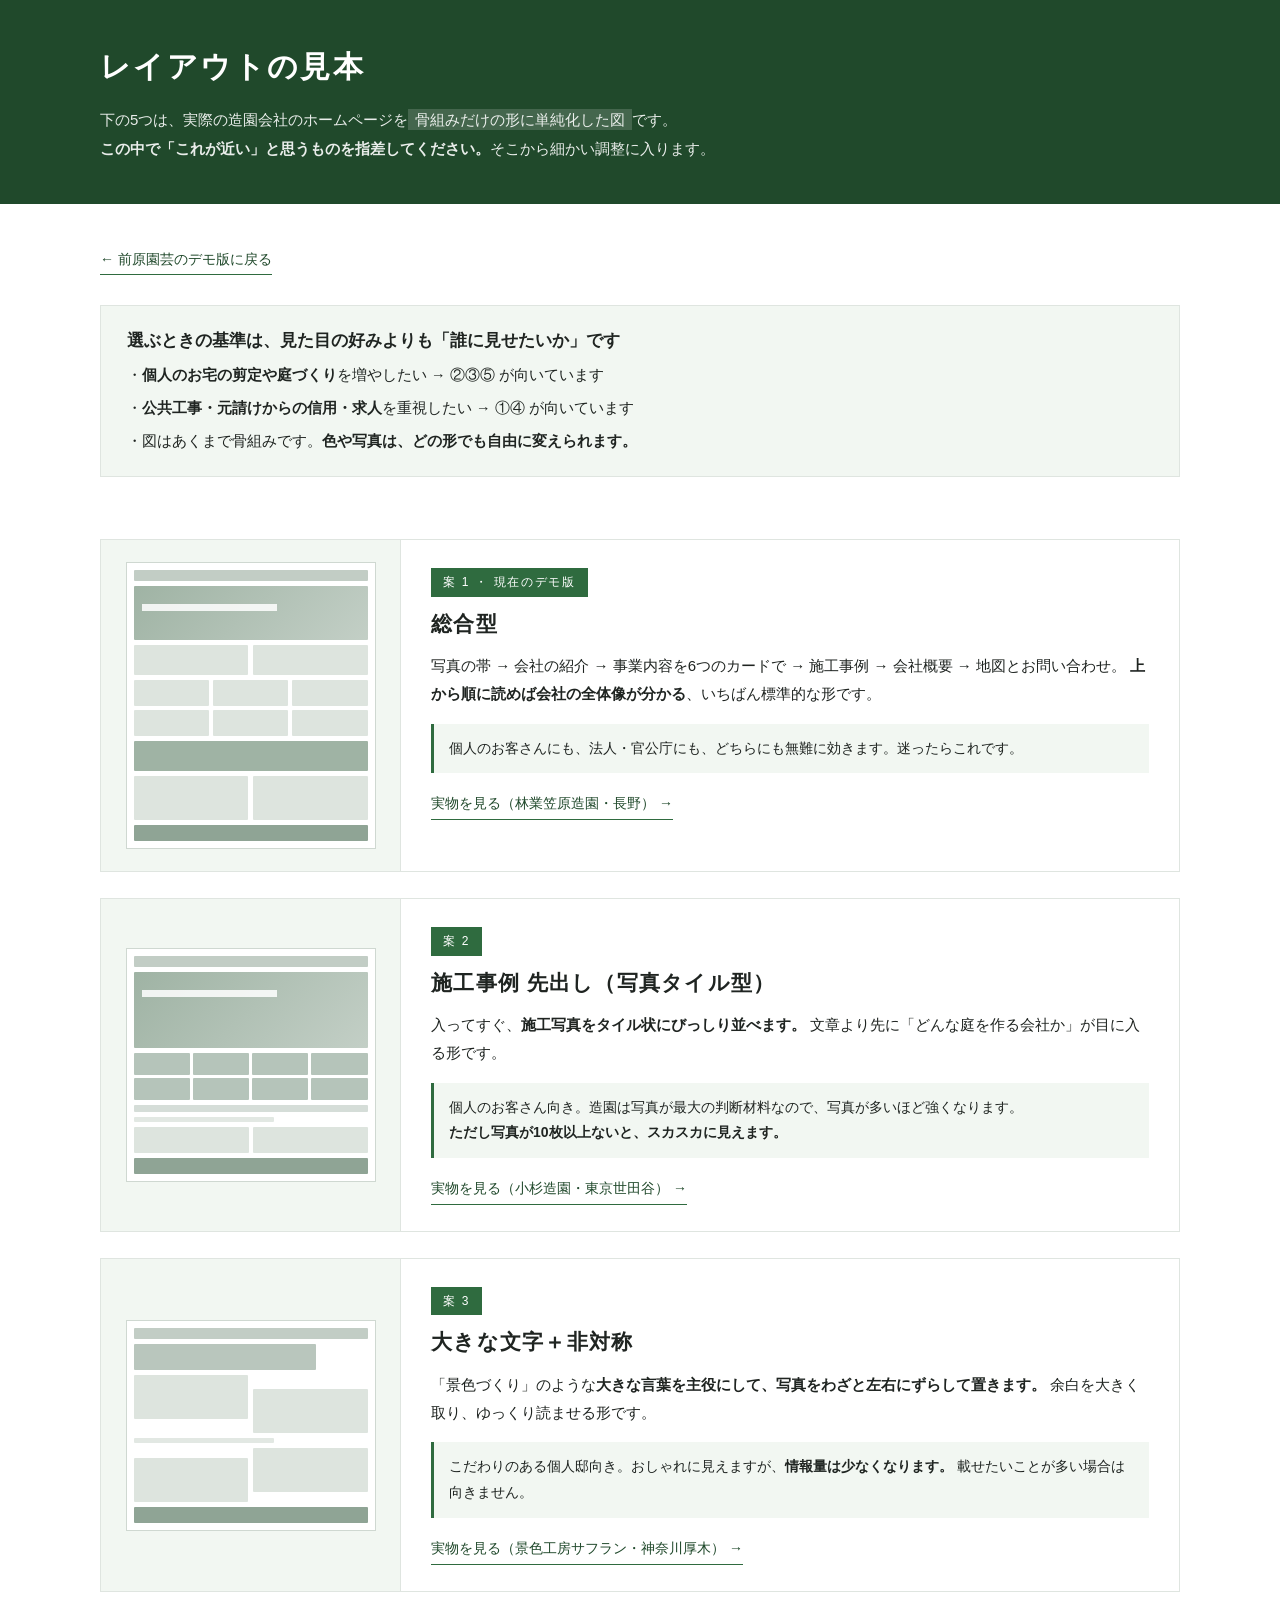
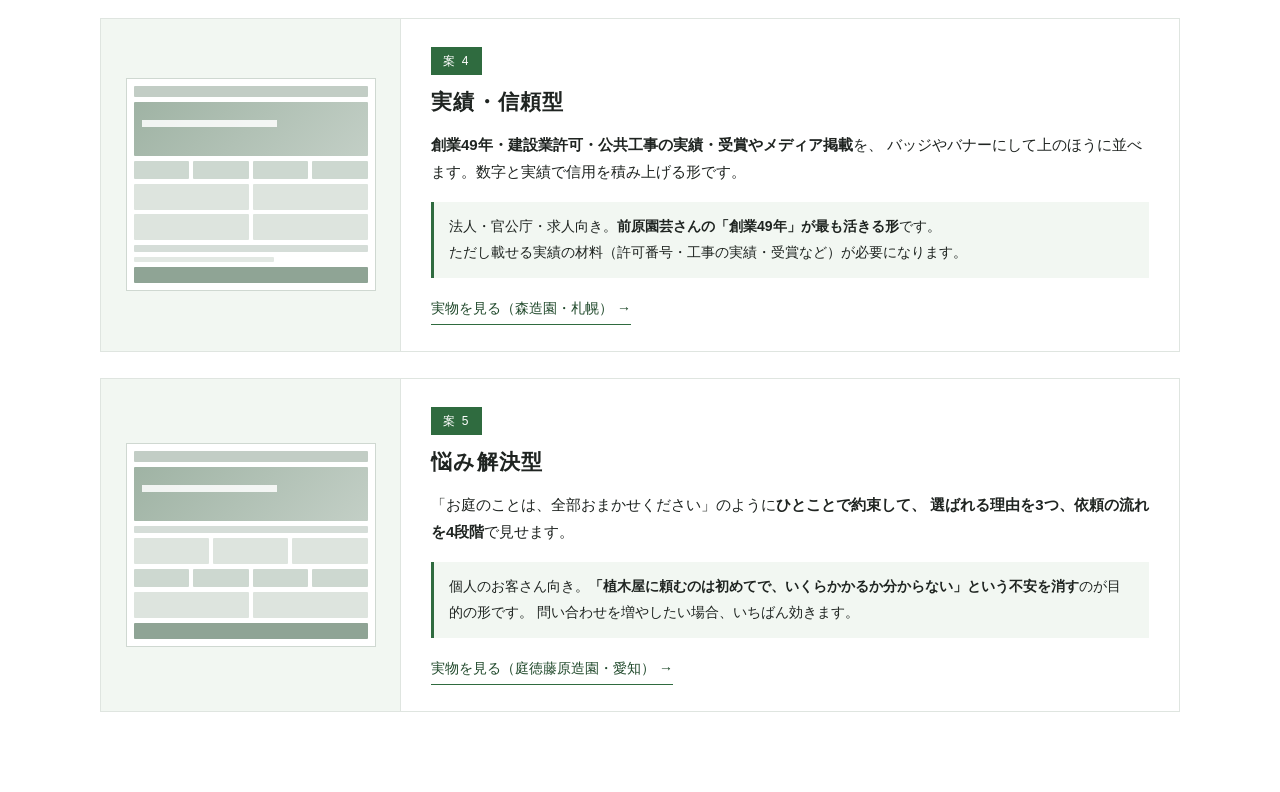
==== layout.html @ 67236394 "前原園芸コーポレートサイト デモ版" ====
<!DOCTYPE html>
<html lang="ja">
<head>
<meta charset="UTF-8">
<meta name="viewport" content="width=device-width, initial-scale=1">
<meta name="robots" content="noindex,nofollow">
<title>レイアウトの見本｜株式会社前原園芸</title>
<style>
/* ============================================================
   レイアウト選びのための見本ページ
   ・他社サイトの画像は置かない（骨格の図＋実物へのリンクだけ）
   ・トップページからはリンクしていない。URLを直接開いて使う
   ・レイアウトが決まったら、このファイルは削除する
   ============================================================ */
:root{
  --green:#2f6b3f; --green-dark:#20492b; --pale:#f2f7f2;
  --ink:#1f2421; --muted:#6b7a6e; --line:#dfe5e0;
}
*,*::before,*::after{box-sizing:border-box;}
body{
  margin:0;background:#fff;color:var(--ink);
  font-family:"Hiragino Kaku Gothic ProN","Yu Gothic","Meiryo",sans-serif;
  font-size:16px;line-height:1.85;
}
.wrap{width:min(100% - 40px,1080px);margin-inline:auto;}
h1,h2,h3{font-family:"Hiragino Mincho ProN","Yu Mincho",serif;font-weight:600;line-height:1.5;margin:0;}

.head{background:var(--green-dark);color:#fff;padding:44px 0 40px;}
.head h1{font-size:clamp(22px,3.4vw,30px);letter-spacing:.08em;}
.head p{margin:16px 0 0;font-size:15px;line-height:1.95;color:rgba(255,255,255,.9);}
.head .strong{background:rgba(255,255,255,.16);padding:2px 7px;}

.intro{padding:40px 0 8px;}
.intro p{margin:0 0 10px;}

.list{padding:24px 0 80px;display:flex;flex-direction:column;gap:26px;}

.item{border:1px solid var(--line);display:grid;grid-template-columns:300px 1fr;}
.item__fig{background:var(--pale);border-right:1px solid var(--line);padding:22px;display:grid;place-items:center;}
.item__body{padding:26px 30px;}
.item__no{
  display:inline-block;background:var(--green);color:#fff;font-size:12px;
  letter-spacing:.14em;padding:3px 12px;margin-bottom:12px;
}
.item__title{font-size:21px;letter-spacing:.06em;}
.item__lead{margin:12px 0 0;font-size:15px;}
.item__for{
  margin:16px 0 0;padding:12px 15px;background:var(--pale);font-size:14px;line-height:1.85;
  border-left:3px solid var(--green);
}
.item__link{
  display:inline-block;margin-top:18px;font-size:14px;color:var(--green-dark);
  border-bottom:1px solid var(--green);padding-bottom:2px;text-decoration:none;
}
.item__link:hover{color:var(--green);}
.item__link::after{content:" →";}

/* ── 骨格の図（灰色の箱だけで構成を表す） ───────────── */
.wf{width:100%;max-width:250px;background:#fff;border:1px solid #cfd8d1;padding:7px;display:flex;flex-direction:column;gap:5px;}
.wf i{display:block;background:#dde4de;border-radius:1px;}
.wf .bar{height:11px;background:#c2cdc5;}
.wf .hero{height:54px;background:linear-gradient(135deg,#9fb3a4,#c3cfc6);position:relative;}
.wf .hero.txt::after{content:"";position:absolute;left:8px;top:18px;width:58%;height:7px;background:rgba(255,255,255,.85);}
.wf .hero.big{height:76px;}
.wf .row{display:flex;gap:5px;}
.wf .row > i{flex:1;height:30px;}
.wf .grid{display:grid;grid-template-columns:repeat(3,1fr);gap:4px;}
.wf .grid > i{height:26px;}
.wf .grid.g2{grid-template-columns:repeat(2,1fr);}
.wf .tile{display:grid;grid-template-columns:repeat(4,1fr);gap:3px;}
.wf .tile > i{height:22px;background:#b5c4ba;}
.wf .band{height:30px;background:#9fb3a4;}
.wf .txt-l{height:7px;background:#d5ddd8;}
.wf .txt-s{height:5px;width:60%;background:#e2e8e3;}
.wf .big-type{height:26px;background:#b9c6bd;width:78%;}
.wf .half{display:flex;gap:5px;}
.wf .half > i{flex:1;height:44px;}
.wf .steps{display:flex;gap:4px;}
.wf .steps > i{flex:1;height:18px;background:#cdd8d0;}
.wf .foot{height:16px;background:#8fa495;}

.note{background:var(--pale);border:1px solid var(--line);padding:22px 26px;margin:0 0 30px;}
.note h3{font-size:17px;margin-bottom:8px;}
.note p{margin:6px 0 0;font-size:14.5px;}

.backlink{display:inline-block;margin:0 0 30px;font-size:14px;color:var(--green-dark);border-bottom:1px solid var(--green);text-decoration:none;padding-bottom:2px;}

@media (max-width:760px){
  .item{grid-template-columns:1fr;}
  .item__fig{border-right:0;border-bottom:1px solid var(--line);}
  .item__body{padding:22px;}
}
</style>
</head>
<body>

<header class="head">
  <div class="wrap">
    <h1>レイアウトの見本</h1>
    <p>
      下の5つは、実際の造園会社のホームページを<span class="strong">骨組みだけの形に単純化した図</span>です。<br>
      <strong>この中で「これが近い」と思うものを指差してください。</strong>そこから細かい調整に入ります。
    </p>
  </div>
</header>

<div class="wrap intro">
  <a class="backlink" href="index.html">← 前原園芸のデモ版に戻る</a>
  <div class="note">
    <h3>選ぶときの基準は、見た目の好みよりも「誰に見せたいか」です</h3>
    <p>・<strong>個人のお宅の剪定や庭づくり</strong>を増やしたい → ②③⑤ が向いています</p>
    <p>・<strong>公共工事・元請けからの信用・求人</strong>を重視したい → ①④ が向いています</p>
    <p>・図はあくまで骨組みです。<strong>色や写真は、どの形でも自由に変えられます。</strong></p>
  </div>
</div>

<main class="wrap list">

  <!-- ① 総合型（現在のデモ） -->
  <article class="item">
    <div class="item__fig">
      <div class="wf">
        <i class="bar"></i>
        <i class="hero txt"></i>
        <div class="row"><i></i><i></i></div>
        <div class="grid"><i></i><i></i><i></i><i></i><i></i><i></i></div>
        <i class="band"></i>
        <div class="half"><i></i><i></i></div>
        <i class="foot"></i>
      </div>
    </div>
    <div class="item__body">
      <span class="item__no">案 1 ・ 現在のデモ版</span>
      <h2 class="item__title">総合型</h2>
      <p class="item__lead">
        写真の帯 → 会社の紹介 → 事業内容を6つのカードで → 施工事例 → 会社概要 → 地図とお問い合わせ。
        <strong>上から順に読めば会社の全体像が分かる</strong>、いちばん標準的な形です。
      </p>
      <p class="item__for">個人のお客さんにも、法人・官公庁にも、どちらにも無難に効きます。迷ったらこれです。</p>
      <a class="item__link" href="https://www.rinkasa.jp/" target="_blank" rel="noopener">実物を見る（林業笠原造園・長野）</a>
    </div>
  </article>

  <!-- ② 施工事例 先出し（写真タイル型） -->
  <article class="item">
    <div class="item__fig">
      <div class="wf">
        <i class="bar"></i>
        <i class="hero big txt"></i>
        <div class="tile"><i></i><i></i><i></i><i></i><i></i><i></i><i></i><i></i></div>
        <i class="txt-l"></i><i class="txt-s"></i>
        <div class="grid g2"><i></i><i></i></div>
        <i class="foot"></i>
      </div>
    </div>
    <div class="item__body">
      <span class="item__no">案 2</span>
      <h2 class="item__title">施工事例 先出し（写真タイル型）</h2>
      <p class="item__lead">
        入ってすぐ、<strong>施工写真をタイル状にびっしり並べます。</strong>
        文章より先に「どんな庭を作る会社か」が目に入る形です。
      </p>
      <p class="item__for">個人のお客さん向き。造園は写真が最大の判断材料なので、写真が多いほど強くなります。<br>
        <strong>ただし写真が10枚以上ないと、スカスカに見えます。</strong></p>
      <a class="item__link" href="https://kosugi-zohen.co.jp/" target="_blank" rel="noopener">実物を見る（小杉造園・東京世田谷）</a>
    </div>
  </article>

  <!-- ③ 大きな文字＋非対称 -->
  <article class="item">
    <div class="item__fig">
      <div class="wf">
        <i class="bar"></i>
        <i class="big-type"></i>
        <div class="half"><i></i><i style="margin-top:14px"></i></div>
        <i class="txt-s"></i>
        <div class="half"><i style="margin-top:10px"></i><i></i></div>
        <i class="foot"></i>
      </div>
    </div>
    <div class="item__body">
      <span class="item__no">案 3</span>
      <h2 class="item__title">大きな文字＋非対称</h2>
      <p class="item__lead">
        「景色づくり」のような<strong>大きな言葉を主役にして、写真をわざと左右にずらして置きます。</strong>
        余白を大きく取り、ゆっくり読ませる形です。
      </p>
      <p class="item__for">こだわりのある個人邸向き。おしゃれに見えますが、<strong>情報量は少なくなります。</strong>
        載せたいことが多い場合は向きません。</p>
      <a class="item__link" href="https://www.kk-saffron.com/" target="_blank" rel="noopener">実物を見る（景色工房サフラン・神奈川厚木）</a>
    </div>
  </article>

  <!-- ④ 実績・信頼型 -->
  <article class="item">
    <div class="item__fig">
      <div class="wf">
        <i class="bar"></i>
        <i class="hero txt"></i>
        <div class="steps"><i></i><i></i><i></i><i></i></div>
        <div class="grid g2"><i></i><i></i><i></i><i></i></div>
        <i class="txt-l"></i><i class="txt-s"></i>
        <i class="foot"></i>
      </div>
    </div>
    <div class="item__body">
      <span class="item__no">案 4</span>
      <h2 class="item__title">実績・信頼型</h2>
      <p class="item__lead">
        <strong>創業49年・建設業許可・公共工事の実績・受賞やメディア掲載</strong>を、
        バッジやバナーにして上のほうに並べます。数字と実績で信用を積み上げる形です。
      </p>
      <p class="item__for">法人・官公庁・求人向き。<strong>前原園芸さんの「創業49年」が最も活きる形</strong>です。<br>
        ただし載せる実績の材料（許可番号・工事の実績・受賞など）が必要になります。</p>
      <a class="item__link" href="https://www.morizouen.co.jp/" target="_blank" rel="noopener">実物を見る（森造園・札幌）</a>
    </div>
  </article>

  <!-- ⑤ 悩み解決型 -->
  <article class="item">
    <div class="item__fig">
      <div class="wf">
        <i class="bar"></i>
        <i class="hero txt"></i>
        <i class="txt-l"></i>
        <div class="grid"><i></i><i></i><i></i></div>
        <div class="steps"><i></i><i></i><i></i><i></i></div>
        <div class="grid g2"><i></i><i></i></div>
        <i class="foot"></i>
      </div>
    </div>
    <div class="item__body">
      <span class="item__no">案 5</span>
      <h2 class="item__title">悩み解決型</h2>
      <p class="item__lead">
        「お庭のことは、全部おまかせください」のように<strong>ひとことで約束して、
        選ばれる理由を3つ、依頼の流れを4段階</strong>で見せます。
      </p>
      <p class="item__for">個人のお客さん向き。<strong>「植木屋に頼むのは初めてで、いくらかかるか分からない」という不安を消す</strong>のが目的の形です。
        問い合わせを増やしたい場合、いちばん効きます。</p>
      <a class="item__link" href="https://www.niwatoku.net/" target="_blank" rel="noopener">実物を見る（庭徳藤原造園・愛知）</a>
    </div>
  </article>

</main>

</body>
</html>
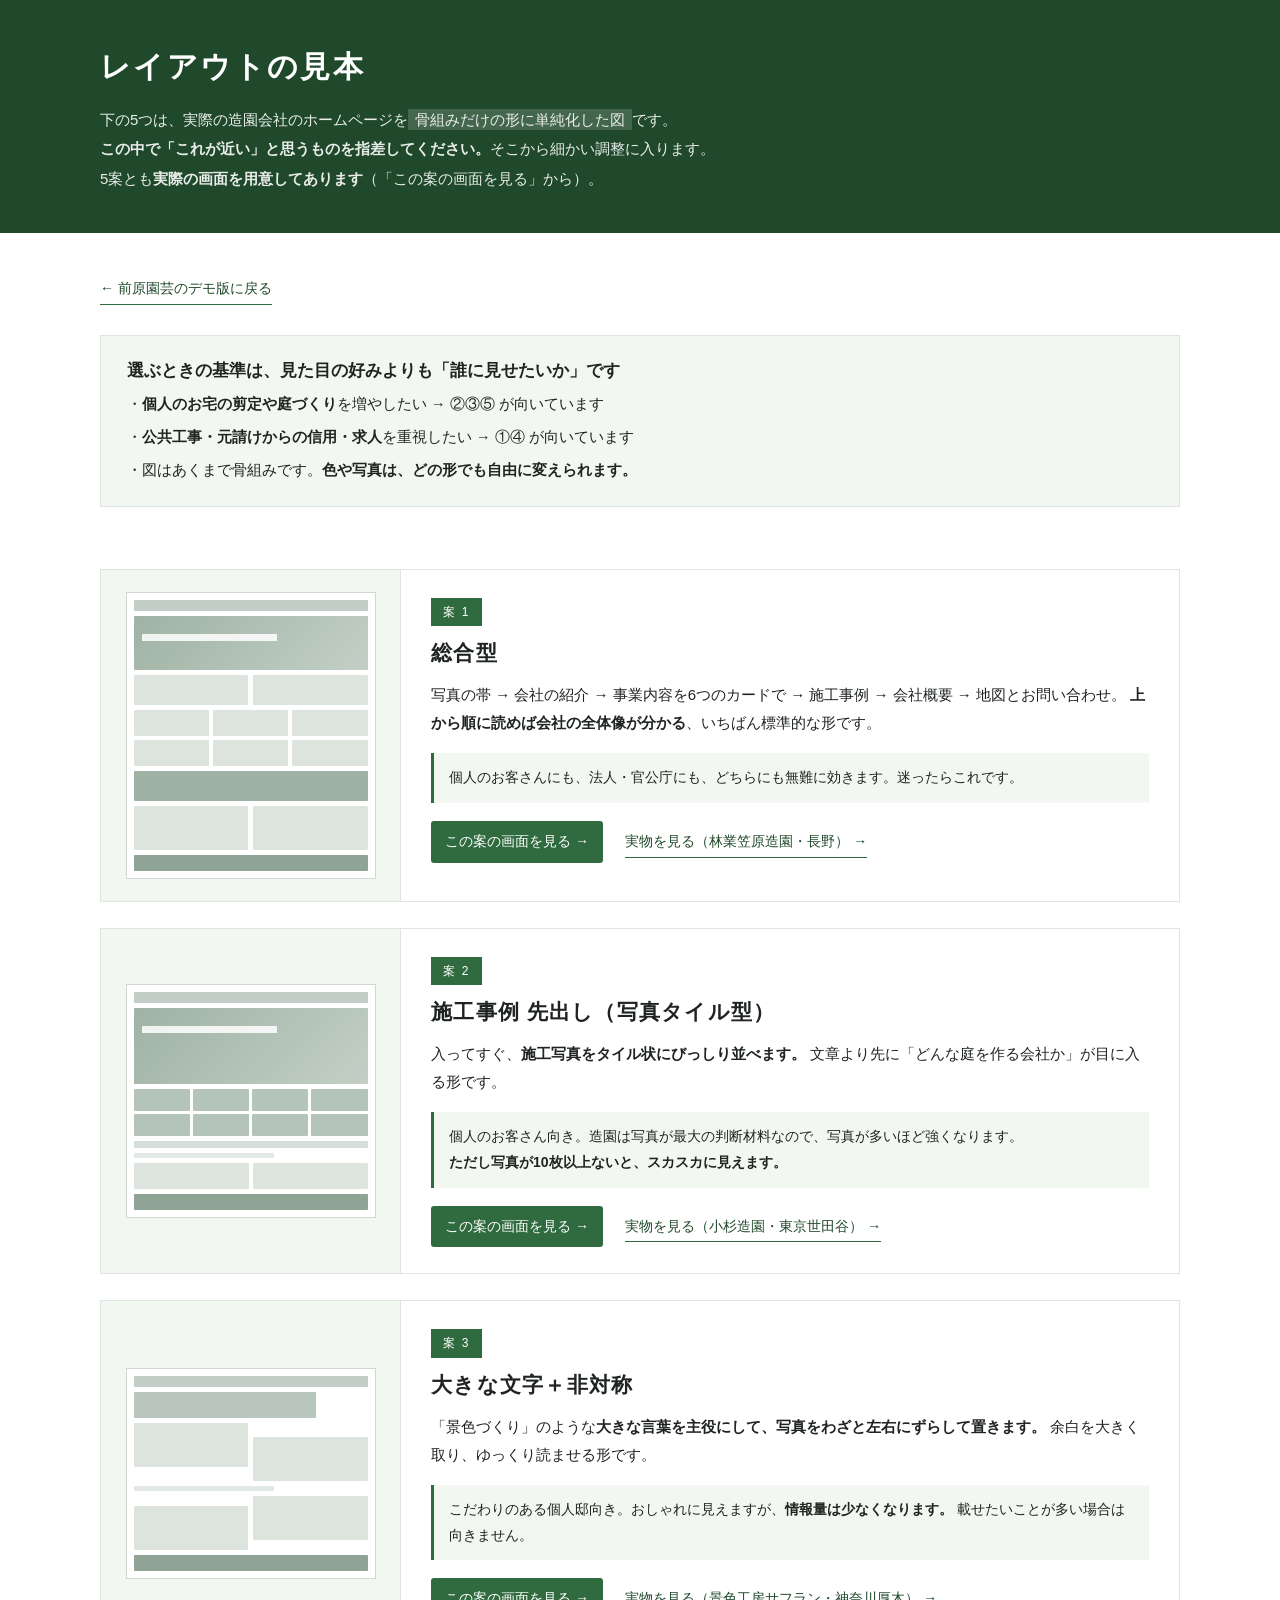
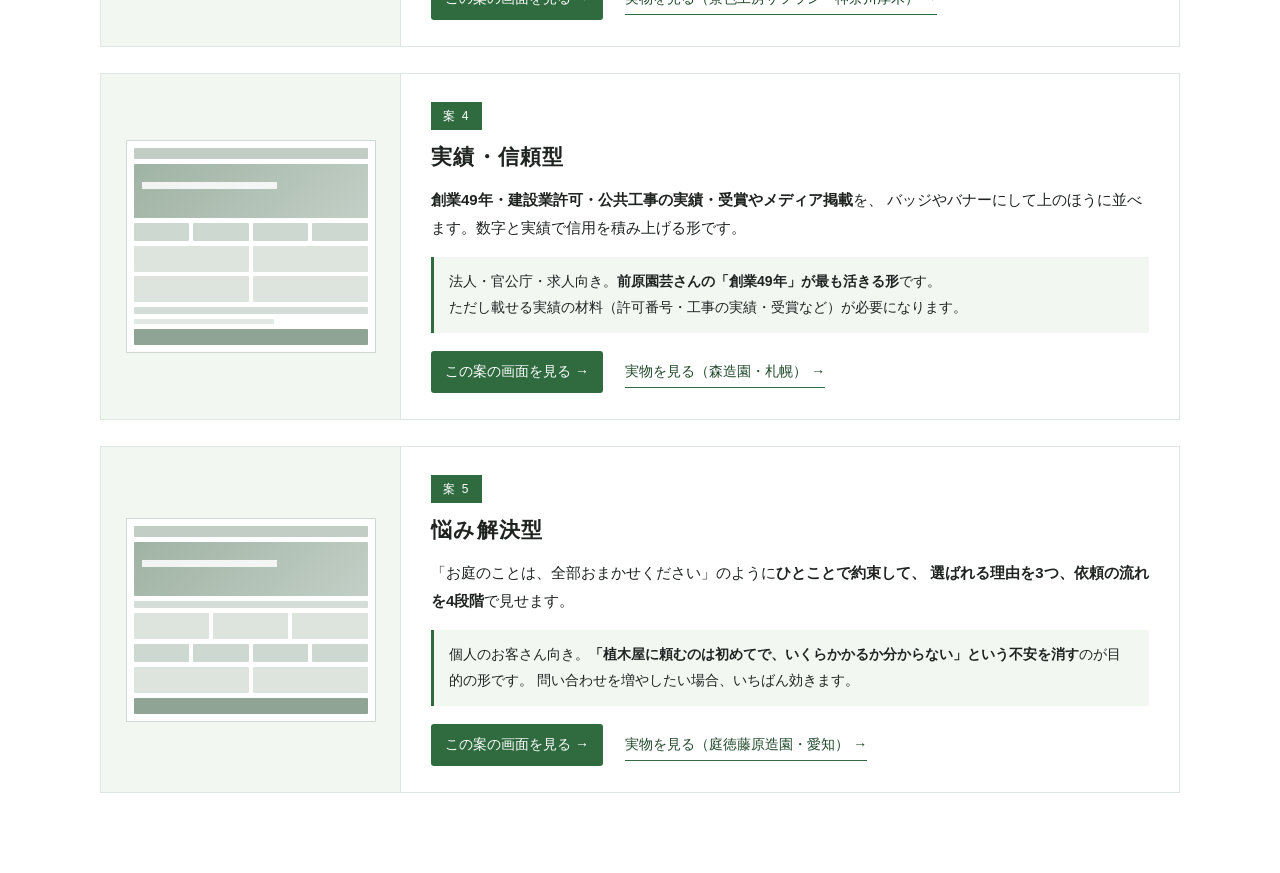
==== commit ad7c37af: "サイト更新 2026-09-30 14:40" ====
--- a/layout.html
+++ b/layout.html
@@ -53,6 +53,9 @@
   border-bottom:1px solid var(--green);padding-bottom:2px;text-decoration:none;
 }
 .item__link:hover{color:var(--green);}
+.item__link--own{display:inline-block;margin-right:18px;background:var(--green);color:#fff;border:0;padding:8px 14px;border-radius:3px;}
+.item__link--own:hover{background:var(--green-dark);color:#fff;}
+.item__link--own::after{content:" →";}
 .item__link::after{content:" →";}
 
 /* ── 骨格の図（灰色の箱だけで構成を表す） ───────────── */
@@ -99,7 +102,7 @@
     <h1>レイアウトの見本</h1>
     <p>
       下の5つは、実際の造園会社のホームページを<span class="strong">骨組みだけの形に単純化した図</span>です。<br>
-      <strong>この中で「これが近い」と思うものを指差してください。</strong>そこから細かい調整に入ります。
+      <strong>この中で「これが近い」と思うものを指差してください。</strong>そこから細かい調整に入ります。<br>5案とも<strong>実際の画面を用意してあります</strong>（「この案の画面を見る」から）。
     </p>
   </div>
 </header>
@@ -130,13 +133,14 @@
       </div>
     </div>
     <div class="item__body">
-      <span class="item__no">案 1 ・ 現在のデモ版</span>
+      <span class="item__no">案 1</span>
       <h2 class="item__title">総合型</h2>
       <p class="item__lead">
         写真の帯 → 会社の紹介 → 事業内容を6つのカードで → 施工事例 → 会社概要 → 地図とお問い合わせ。
         <strong>上から順に読めば会社の全体像が分かる</strong>、いちばん標準的な形です。
       </p>
       <p class="item__for">個人のお客さんにも、法人・官公庁にも、どちらにも無難に効きます。迷ったらこれです。</p>
+      <a class="item__link item__link--own" href="index.html">この案の画面を見る</a>
       <a class="item__link" href="https://www.rinkasa.jp/" target="_blank" rel="noopener">実物を見る（林業笠原造園・長野）</a>
     </div>
   </article>
@@ -162,6 +166,7 @@
       </p>
       <p class="item__for">個人のお客さん向き。造園は写真が最大の判断材料なので、写真が多いほど強くなります。<br>
         <strong>ただし写真が10枚以上ないと、スカスカに見えます。</strong></p>
+      <a class="item__link item__link--own" href="pattern2.html">この案の画面を見る</a>
       <a class="item__link" href="https://kosugi-zohen.co.jp/" target="_blank" rel="noopener">実物を見る（小杉造園・東京世田谷）</a>
     </div>
   </article>
@@ -187,6 +192,7 @@
       </p>
       <p class="item__for">こだわりのある個人邸向き。おしゃれに見えますが、<strong>情報量は少なくなります。</strong>
         載せたいことが多い場合は向きません。</p>
+      <a class="item__link item__link--own" href="pattern3.html">この案の画面を見る</a>
       <a class="item__link" href="https://www.kk-saffron.com/" target="_blank" rel="noopener">実物を見る（景色工房サフラン・神奈川厚木）</a>
     </div>
   </article>
@@ -212,6 +218,7 @@
       </p>
       <p class="item__for">法人・官公庁・求人向き。<strong>前原園芸さんの「創業49年」が最も活きる形</strong>です。<br>
         ただし載せる実績の材料（許可番号・工事の実績・受賞など）が必要になります。</p>
+      <a class="item__link item__link--own" href="pattern4.html">この案の画面を見る</a>
       <a class="item__link" href="https://www.morizouen.co.jp/" target="_blank" rel="noopener">実物を見る（森造園・札幌）</a>
     </div>
   </article>
@@ -238,6 +245,7 @@
       </p>
       <p class="item__for">個人のお客さん向き。<strong>「植木屋に頼むのは初めてで、いくらかかるか分からない」という不安を消す</strong>のが目的の形です。
         問い合わせを増やしたい場合、いちばん効きます。</p>
+      <a class="item__link item__link--own" href="pattern5.html">この案の画面を見る</a>
       <a class="item__link" href="https://www.niwatoku.net/" target="_blank" rel="noopener">実物を見る（庭徳藤原造園・愛知）</a>
     </div>
   </article>
